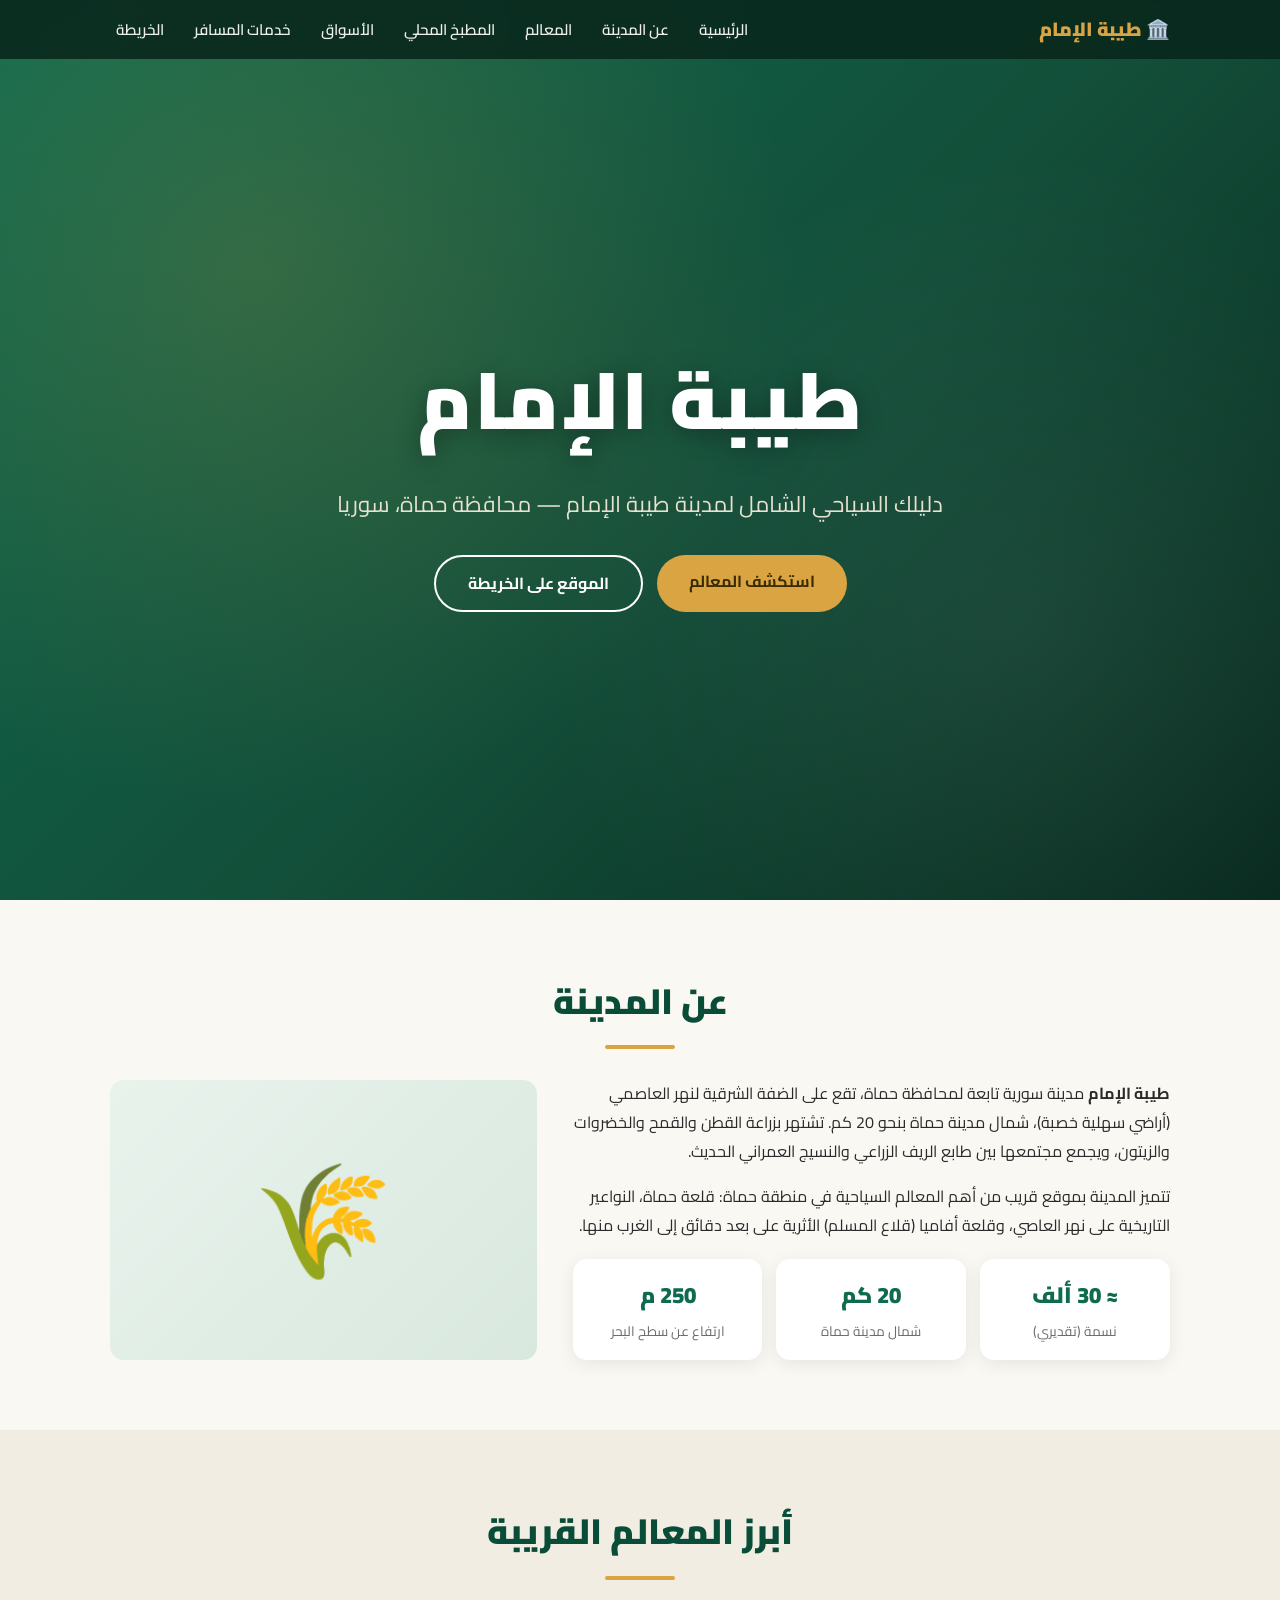
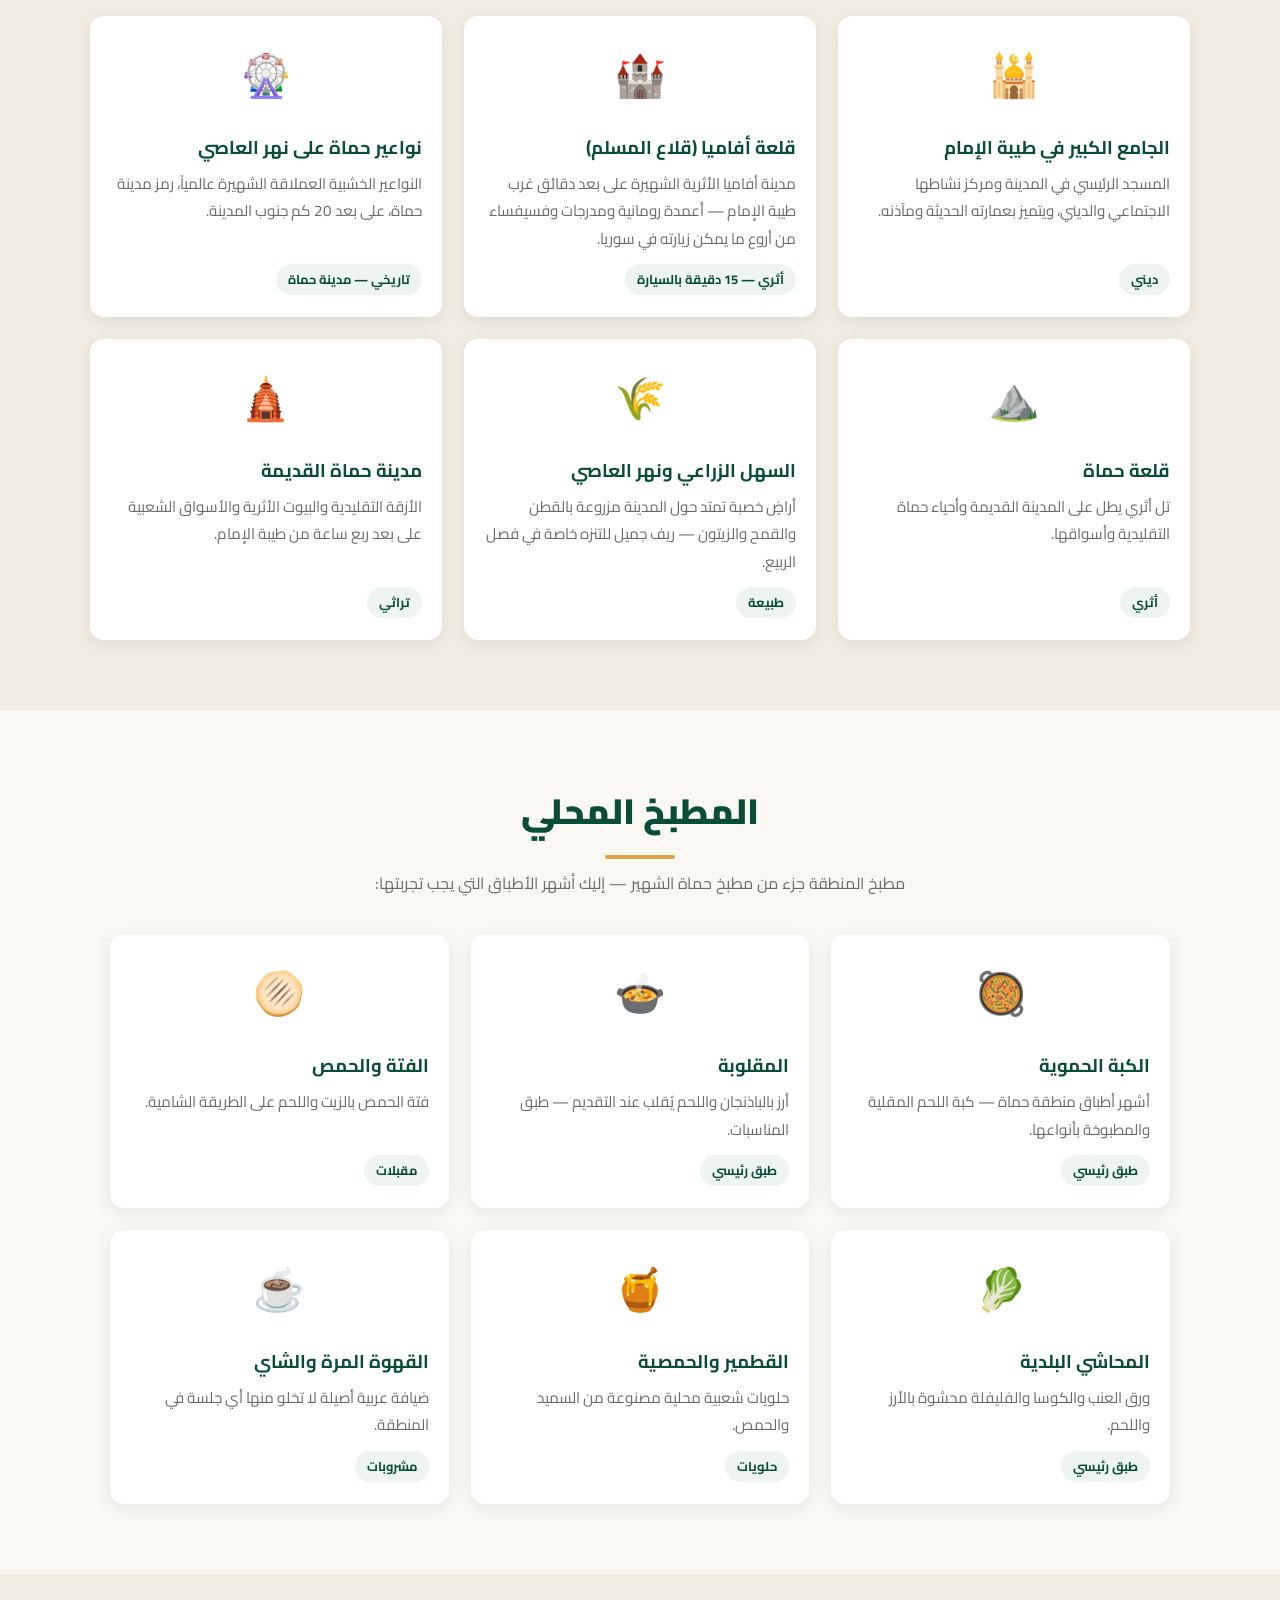
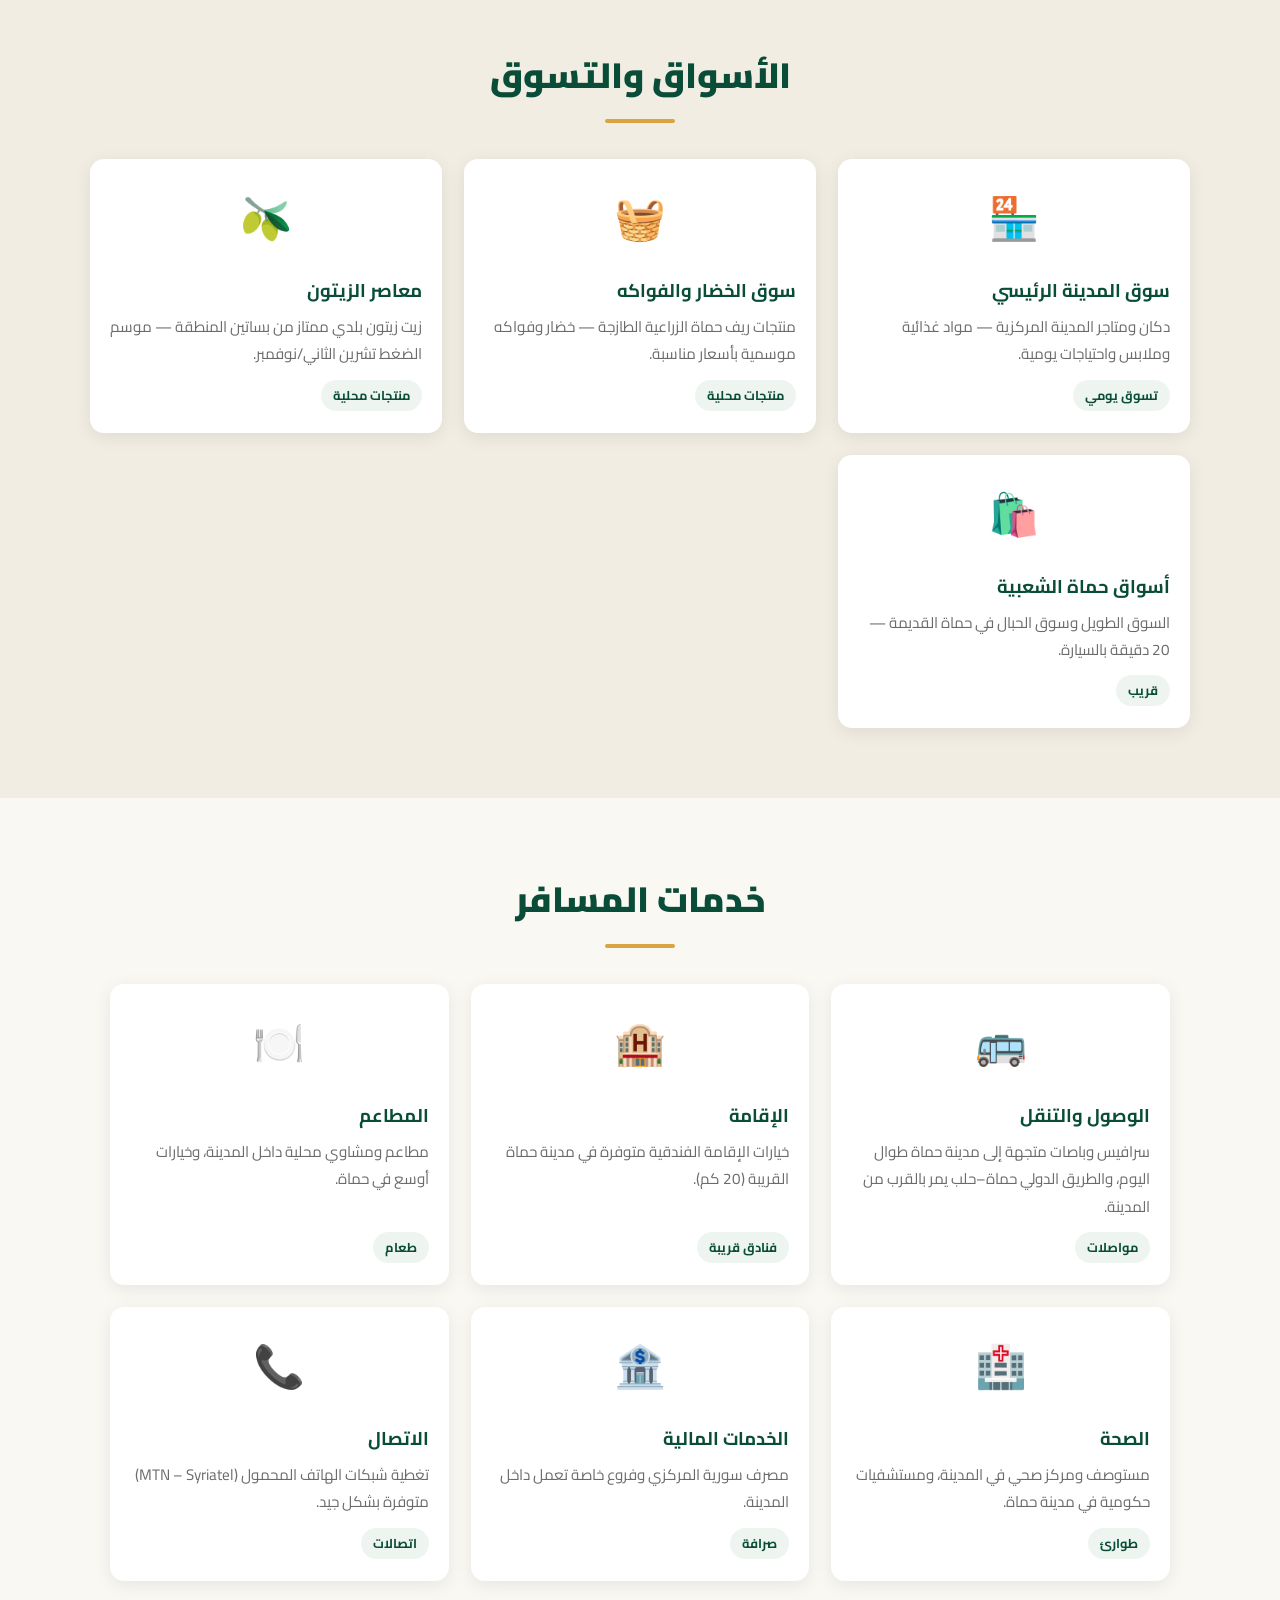
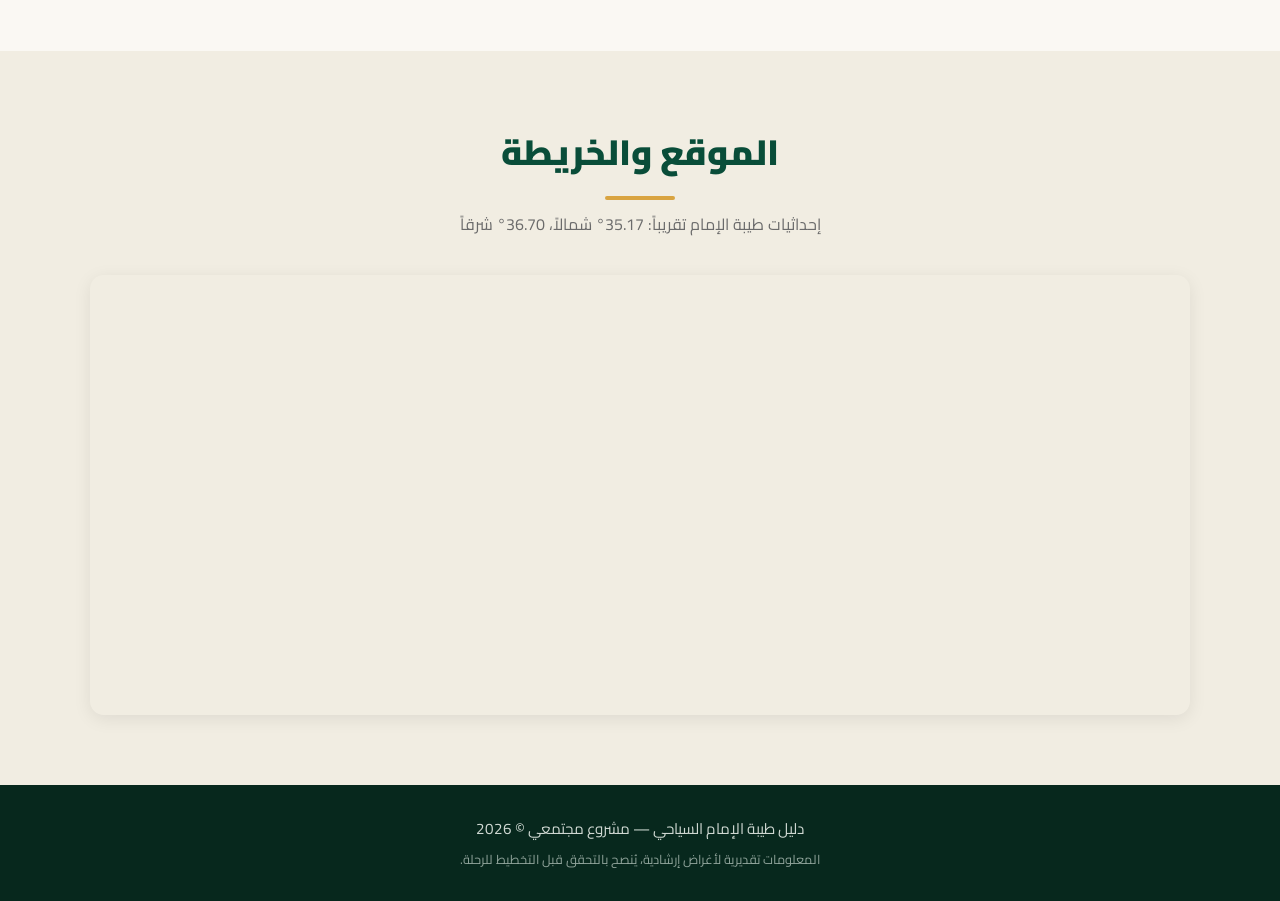
==== index.html @ 8c8374aa "Add Taybat Al-Imam tourist guide website" ====
<!DOCTYPE html>
<html lang="ar" dir="rtl">
<head>
<meta charset="UTF-8">
<meta name="viewport" content="width=device-width, initial-scale=1.0">
<title>دليل طيبة الإمام السياحي | Teebat Al-Imam Tourist Guide</title>
<meta name="description" content="دليلك السياحي الشامل لمدينة طيبة الإمام في محافظة حماة، سوريا: المعالم، الأسواق، المأكولات، الخدمات والخريطة.">
<link rel="preconnect" href="https://fonts.googleapis.com">
<link href="https://fonts.googleapis.com/css2?family=Cairo:wght@300;400;600;700;900&display=swap" rel="stylesheet">
<link rel="stylesheet" href="style.css">
</head>
<body>

<header class="hero" id="home">
  <div class="hero-overlay"></div>
  <div class="hero-content">
    <h1>طيبة الإمام</h1>
    <p class="subtitle">دليلك السياحي الشامل لمدينة طيبة الإمام — محافظة حماة، سوريا</p>
    <div class="hero-buttons">
      <a href="#attractions" class="btn btn-primary">استكشف المعالم</a>
      <a href="#map" class="btn btn-outline">الموقع على الخريطة</a>
    </div>
  </div>
  <nav id="navbar">
    <div class="nav-container">
      <span class="logo">🏛️ طيبة الإمام</span>
      <ul class="nav-links">
        <li><a href="#home">الرئيسية</a></li>
        <li><a href="#about">عن المدينة</a></li>
        <li><a href="#attractions">المعالم</a></li>
        <li><a href="#food">المطبخ المحلي</a></li>
        <li><a href="#markets">الأسواق</a></li>
        <li><a href="#services">خدمات المسافر</a></li>
        <li><a href="#map">الخريطة</a></li>
      </ul>
      <button class="menu-toggle" id="menuToggle" aria-label="القائمة">☰</button>
    </div>
  </nav>
</header>

<section id="about" class="section">
  <h2 class="section-title">عن المدينة</h2>
  <div class="about-grid">
    <div class="about-text">
      <p><strong>طيبة الإمام</strong> مدينة سورية تابعة لمحافظة حماة، تقع على الضفة الشرقية لنهر العاصمي (أراضي سهلية خصبة)، شمال مدينة حماة بنحو 20 كم. تشتهر بزراعة القطن والقمح والخضروات والزيتون، ويجمع مجتمعها بين طابع الريف الزراعي والنسيج العمراني الحديث.</p>
      <p>تتميز المدينة بموقع قريب من أهم المعالم السياحية في منطقة حماة: قلعة حماة، النواعير التاريخية على نهر العاصي، وقلعة أفاميا (قلاع المسلم) الأثرية على بعد دقائق إلى الغرب منها.</p>
      <div class="info-cards">
        <div class="info-card"><span class="info-num">≈ 30 ألف</span><span class="info-label">نسمة (تقديري)</span></div>
        <div class="info-card"><span class="info-num">20 كم</span><span class="info-label">شمال مدينة حماة</span></div>
        <div class="info-card"><span class="info-num">250 م</span><span class="info-label">ارتفاع عن سطح البحر</span></div>
      </div>
    </div>
    <div class="about-image">🌾</div>
  </div>
</section>

<section id="attractions" class="section alt">
  <h2 class="section-title">أبرز المعالم القريبة</h2>
  <div class="cards-grid" id="attractionsGrid">
    <!-- filled by data.js -->
  </div>
</section>

<section id="food" class="section">
  <h2 class="section-title">المطبخ المحلي</h2>
  <p class="section-desc">مطبخ المنطقة جزء من مطبخ حماة الشهير — إليك أشهر الأطباق التي يجب تجربتها:</p>
  <div class="cards-grid" id="foodGrid"></div>
</section>

<section id="markets" class="section alt">
  <h2 class="section-title">الأسواق والتسوق</h2>
  <div class="cards-grid" id="marketsGrid"></div>
</section>

<section id="services" class="section">
  <h2 class="section-title">خدمات المسافر</h2>
  <div class="cards-grid" id="servicesGrid"></div>
</section>

<section id="map" class="section alt">
  <h2 class="section-title">الموقع والخريطة</h2>
  <p class="section-desc">إحداثيات طيبة الإمام تقريباً: 35.17° شمالاً، 36.70° شرقاً</p>
  <div class="map-wrap">
    <iframe
      src="https://www.openstreetmap.org/export/embed.html?bbox=36.63%2C35.12%2C36.78%2C35.23&layer=mapnik&marker=35.175%2C36.705"
      style="border:0" loading="lazy" title="خريطة طيبة الإمام"></iframe>
  </div>
</section>

<footer>
  <p>دليل طيبة الإمام السياحي — مشروع مجتمعي © 2026</p>
  <p class="footer-note">المعلومات تقديرية لأغراض إرشادية، يُنصح بالتحقق قبل التخطيط للرحلة.</p>
</footer>

<script src="data.js"></script>
<script src="app.js"></script>
</body>
</html>
---- style.css ----
:root {
  --primary: #0e6b4f;
  --primary-dark: #094d39;
  --gold: #d9a441;
  --bg: #faf8f3;
  --card: #ffffff;
  --text: #2b2b2b;
  --muted: #6b6b6b;
  --radius: 14px;
  --shadow: 0 4px 18px rgba(0,0,0,.08);
}

* { margin: 0; padding: 0; box-sizing: border-box; }

body {
  font-family: 'Cairo', 'Segoe UI', Tahoma, sans-serif;
  background: var(--bg);
  color: var(--text);
  line-height: 1.8;
}

/* ---------- Hero & Navbar ---------- */
.hero {
  position: relative;
  min-height: 100vh;
  display: flex;
  align-items: center;
  justify-content: center;
  text-align: center;
  background: linear-gradient(135deg, #0e6b4f 0%, #134e39 55%, #07281d 100%);
  overflow: hidden;
}
.hero-overlay {
  position: absolute; inset: 0;
  background:
    radial-gradient(circle at 20% 30%, rgba(217,164,65,.18), transparent 45%),
    radial-gradient(circle at 80% 70%, rgba(255,255,255,.06), transparent 40%);
}
.hero-content { position: relative; z-index: 2; padding: 100px 20px 60px; }
.hero h1 {
  color: #fff;
  font-size: clamp(2.6rem, 8vw, 5rem);
  font-weight: 900;
  letter-spacing: 2px;
  text-shadow: 0 4px 24px rgba(0,0,0,.35);
}
.hero .subtitle {
  color: #e8e2d0;
  font-size: clamp(1rem, 3vw, 1.4rem);
  margin: 12px auto 30px;
  max-width: 640px;
}
.hero-buttons { display: flex; gap: 14px; justify-content: center; flex-wrap: wrap; }
.btn {
  display: inline-block;
  padding: 12px 32px;
  border-radius: 50px;
  font-weight: 700;
  text-decoration: none;
  transition: transform .2s, box-shadow .2s;
}
.btn-primary { background: var(--gold); color: #3a2c00; }
.btn-primary:hover { transform: translateY(-3px); box-shadow: 0 8px 20px rgba(217,164,65,.4); }
.btn-outline { border: 2px solid #fff; color: #fff; }
.btn-outline:hover { background: #fff; color: var(--primary-dark); }

#navbar {
  position: fixed;
  top: 0; right: 0; left: 0;
  z-index: 100;
  background: rgba(9,40,29,.9);
  backdrop-filter: blur(8px);
  transition: background .3s;
}
.nav-container {
  max-width: 1100px;
  margin: auto;
  display: flex;
  align-items: center;
  justify-content: space-between;
  padding: 12px 20px;
}
.logo { color: var(--gold); font-weight: 900; font-size: 1.2rem; }
.nav-links { list-style: none; display: flex; gap: 18px; }
.nav-links a {
  color: #eee; text-decoration: none; font-size: .95rem; font-weight: 600;
  padding: 4px 6px; border-radius: 6px; transition: color .2s;
}
.nav-links a:hover { color: var(--gold); }
.menu-toggle {
  display: none;
  background: none; border: none; color: #fff; font-size: 1.6rem; cursor: pointer;
}
@media (max-width: 800px) {
  .menu-toggle { display: block; }
  .nav-links {
    display: none;
    flex-direction: column;
    position: absolute; top: 100%; right: 0; left: 0;
    background: rgba(9,40,29,.97);
    padding: 16px 24px; gap: 12px;
  }
  .nav-links.open { display: flex; }
}

/* ---------- Sections ---------- */
.section { padding: 70px 20px; max-width: 1100px; margin: auto; }
.section.alt { max-width: none; background: #f1ede2; }
.section.alt > * { max-width: 1100px; margin-left: auto; margin-right: auto; }
.section-title {
  text-align: center;
  font-size: clamp(1.6rem, 4vw, 2.2rem);
  color: var(--primary-dark);
  font-weight: 900;
  margin-bottom: 10px;
  position: relative;
}
.section-title::after {
  content: "";
  display: block;
  width: 70px; height: 4px;
  background: var(--gold);
  margin: 12px auto 0;
  border-radius: 2px;
}
.section-desc { text-align: center; color: var(--muted); margin-bottom: 36px; }

/* ---------- About ---------- */
.about-grid {
  display: grid;
  grid-template-columns: 1.4fr 1fr;
  gap: 36px;
  align-items: center;
  margin-top: 30px;
}
.about-text p { margin-bottom: 16px; }
.info-cards { display: flex; gap: 14px; flex-wrap: wrap; margin-top: 20px; }
.info-card {
  background: var(--card);
  border-radius: var(--radius);
  box-shadow: var(--shadow);
  padding: 16px 22px;
  text-align: center;
  flex: 1;
  min-width: 120px;
}
.info-num { display: block; font-size: 1.4rem; font-weight: 900; color: var(--primary); }
.info-label { color: var(--muted); font-size: .85rem; }
.about-image {
  font-size: 7rem;
  display: flex; align-items: center; justify-content: center;
  background: linear-gradient(135deg, #e8f3ec, #d9e8df);
  border-radius: var(--radius);
  min-height: 280px;
}
@media (max-width: 800px) { .about-grid { grid-template-columns: 1fr; } }

/* ---------- Cards ---------- */
.cards-grid {
  display: grid;
  grid-template-columns: repeat(auto-fill, minmax(270px, 1fr));
  gap: 22px;
  margin-top: 36px;
}
.card {
  background: var(--card);
  border-radius: var(--radius);
  box-shadow: var(--shadow);
  overflow: hidden;
  transition: transform .25s, box-shadow .25s;
  display: flex;
  flex-direction: column;
}
.card:hover { transform: translateY(-6px); box-shadow: 0 10px 30px rgba(0,0,0,.14); }
.card-icon {
  font-size: 2.6rem;
  padding: 22px 10px 6px;
  text-align: center;
}
.card-body { padding: 12px 20px 22px; flex: 1; display: flex; flex-direction: column; }
.card-body h3 { color: var(--primary-dark); font-size: 1.15rem; margin-bottom: 6px; }
.card-body p { color: var(--muted); font-size: .95rem; flex: 1; }
.tag {
  align-self: flex-start;
  margin-top: 12px;
  background: #eef5f0;
  color: var(--primary-dark);
  font-size: .8rem;
  font-weight: 700;
  padding: 4px 12px;
  border-radius: 20px;
}

/* ---------- Map ---------- */
.map-wrap {
  margin-top: 30px;
  border-radius: var(--radius);
  overflow: hidden;
  box-shadow: var(--shadow);
}
.map-wrap iframe { width: 100%; height: 440px; display: block; }

/* ---------- Footer ---------- */
footer {
  background: #07281d;
  color: #cfd8d2;
  text-align: center;
  padding: 30px 20px;
  font-size: .95rem;
}
.footer-note { color: #8fa39a; font-size: .8rem; margin-top: 6px; }
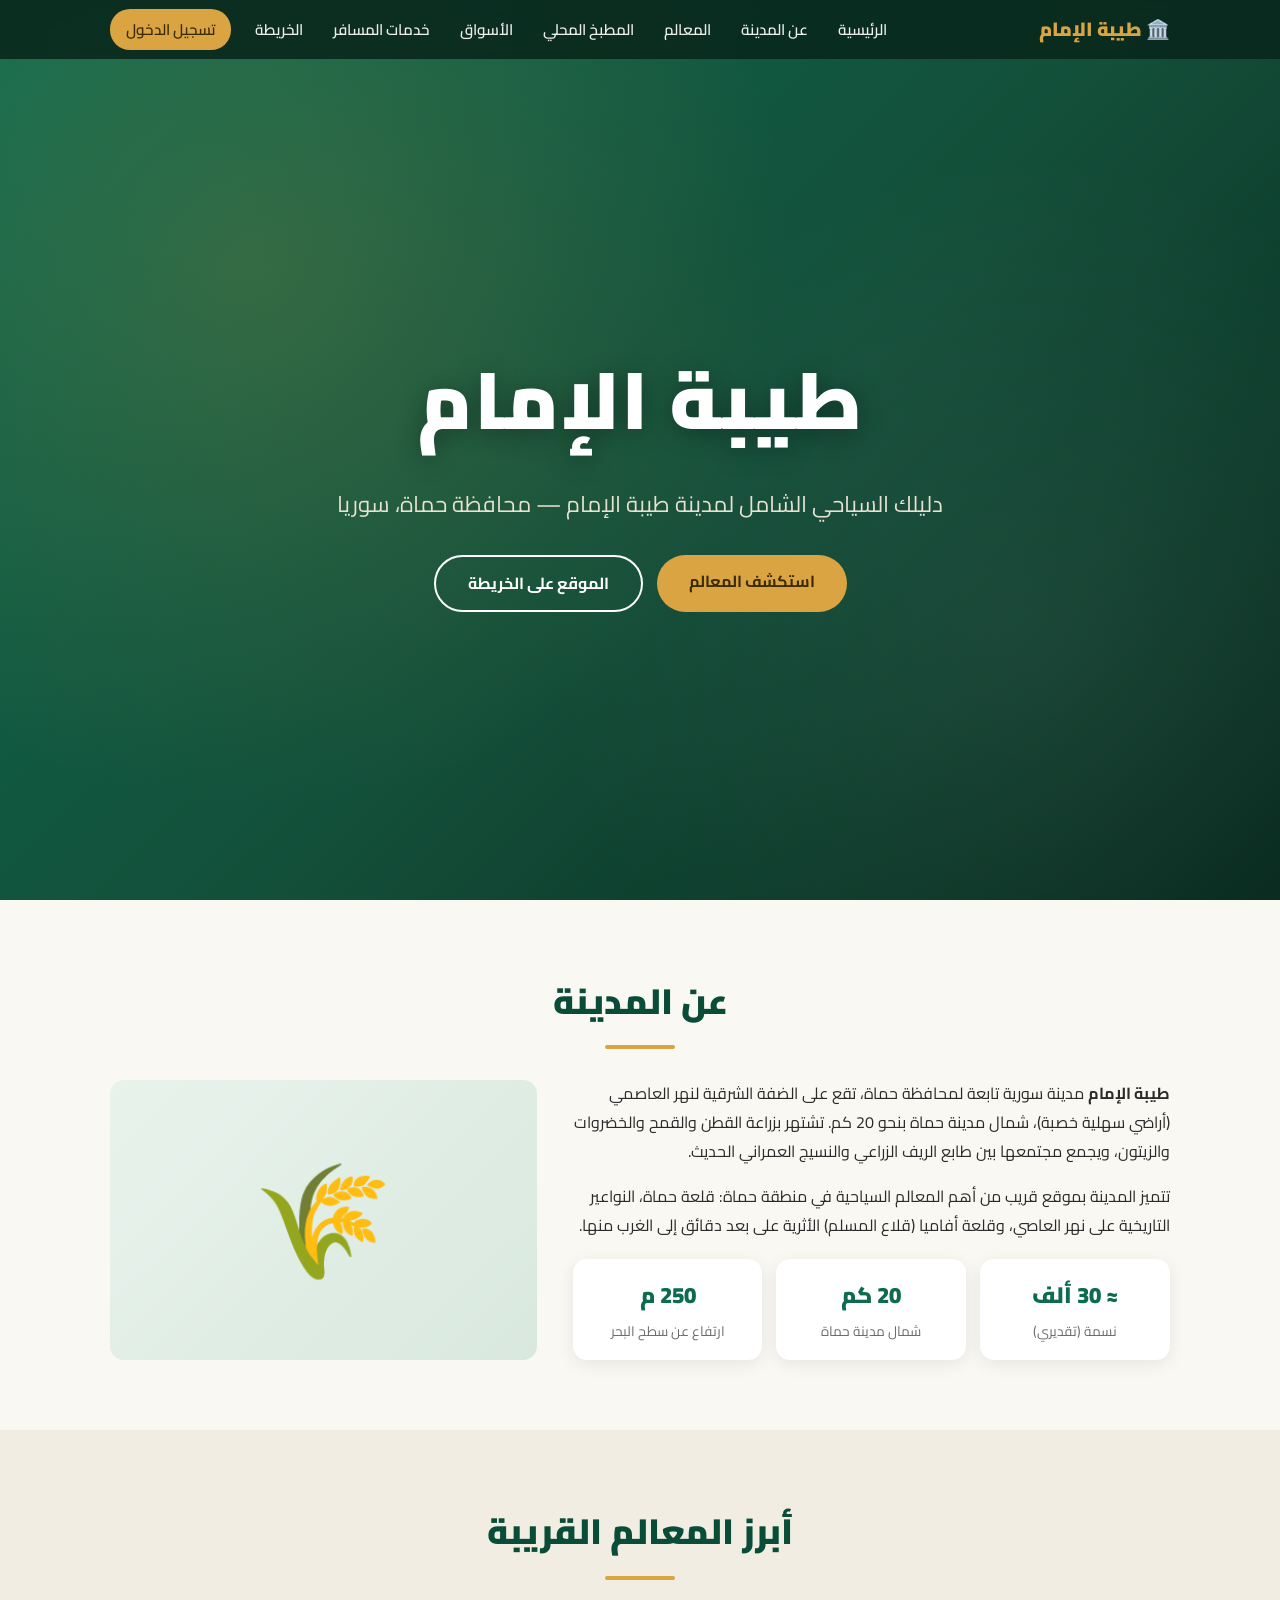
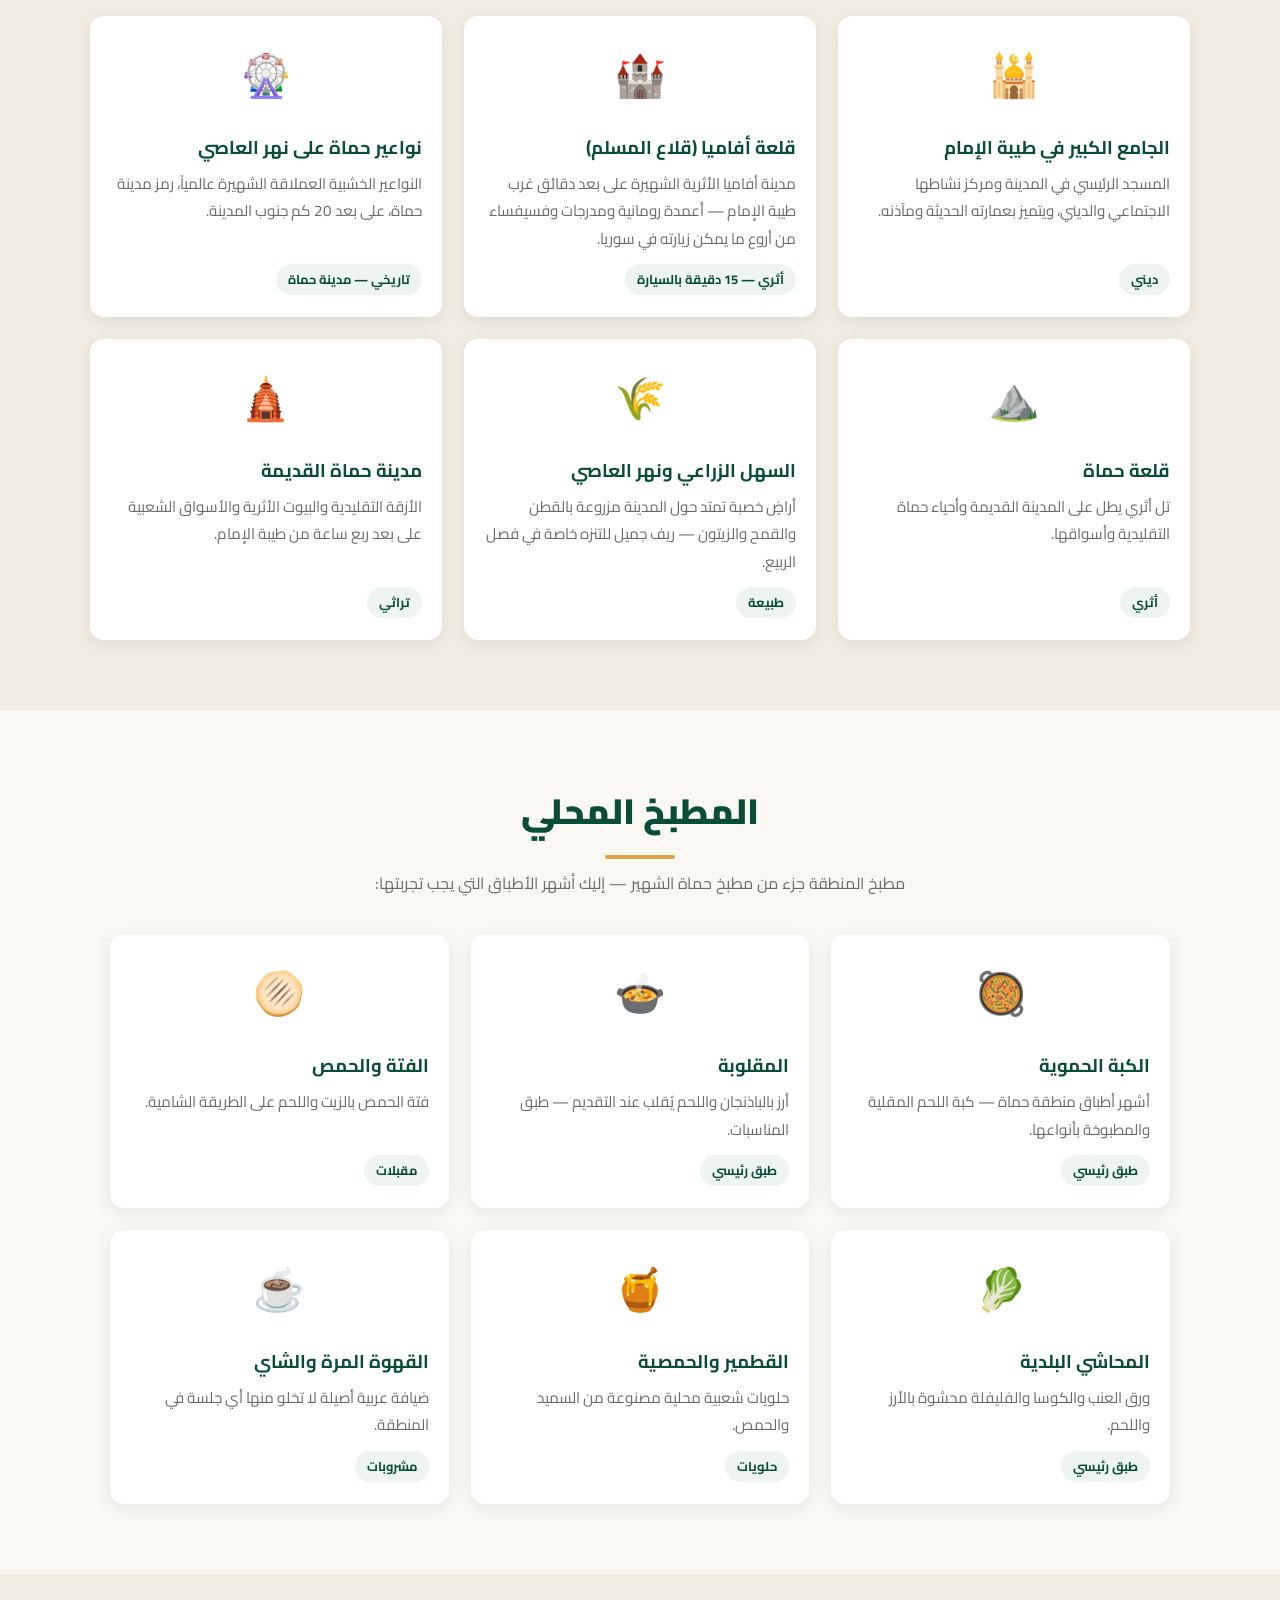
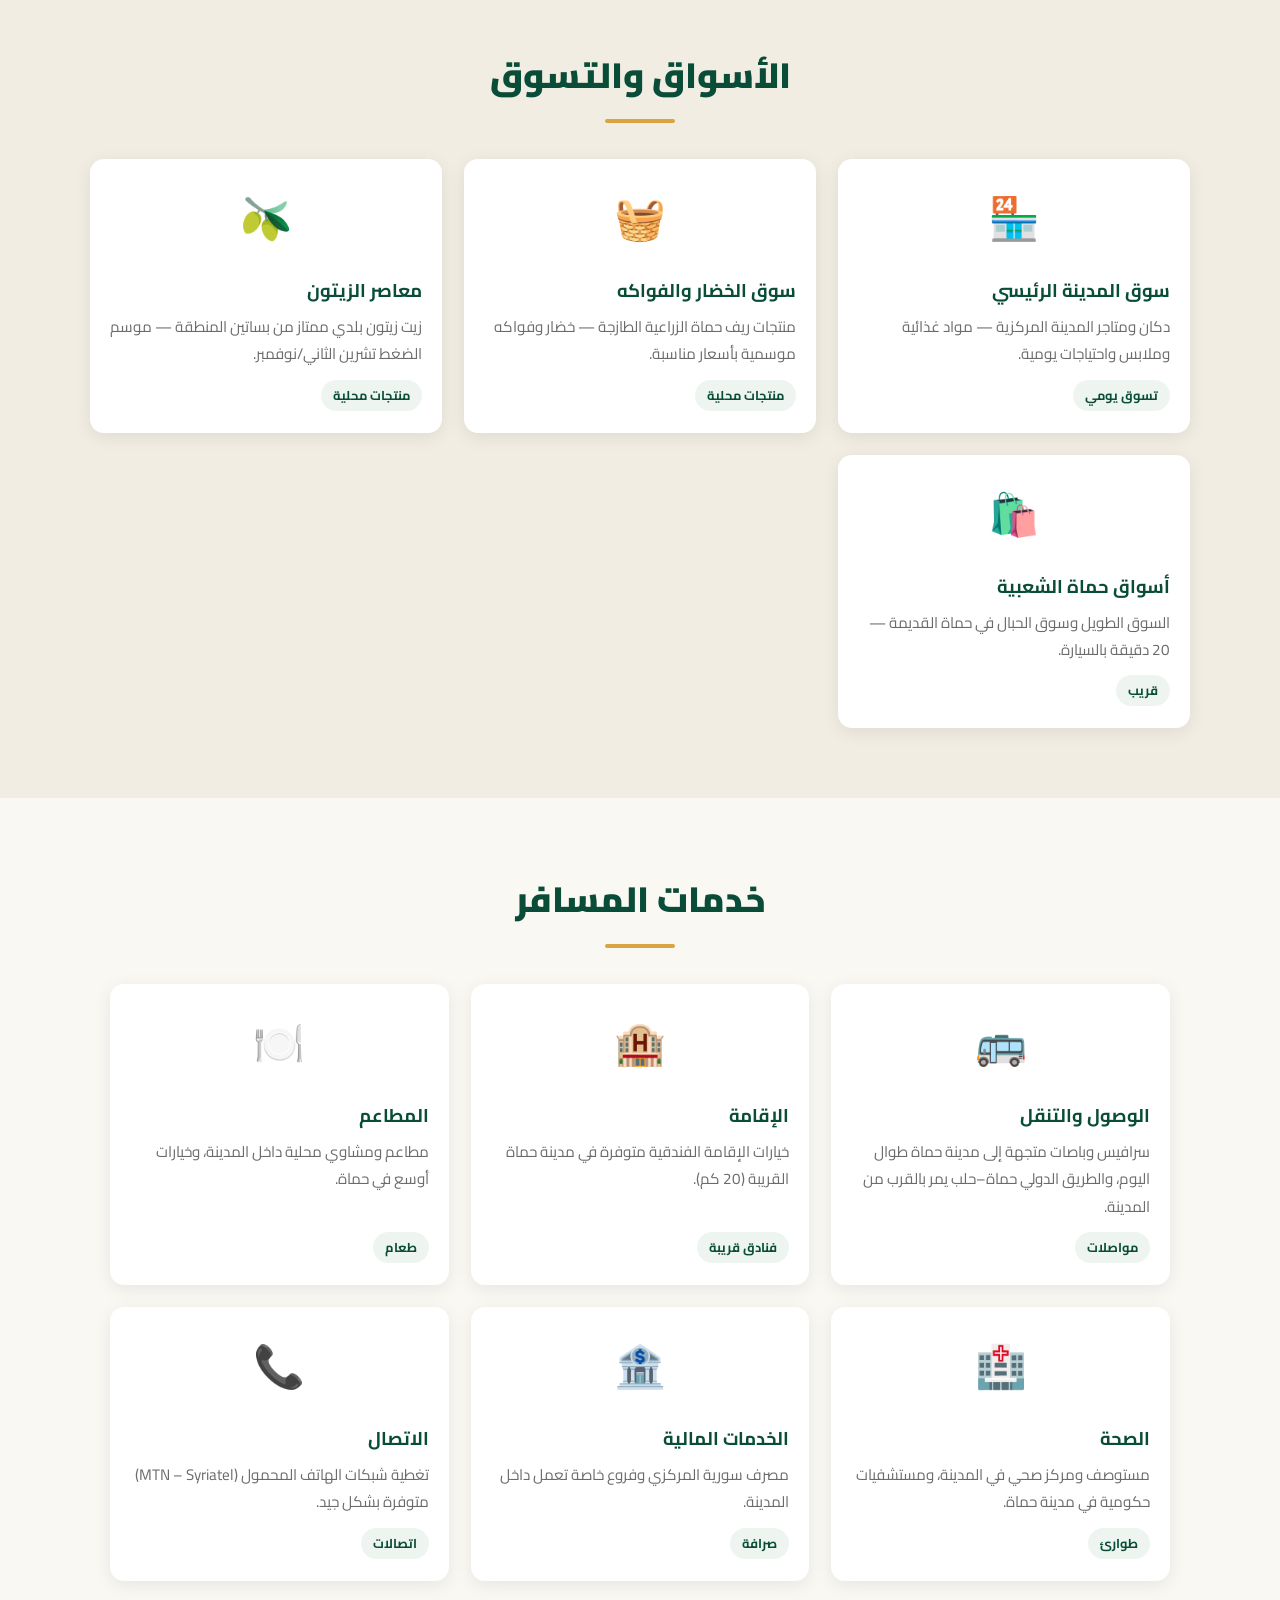
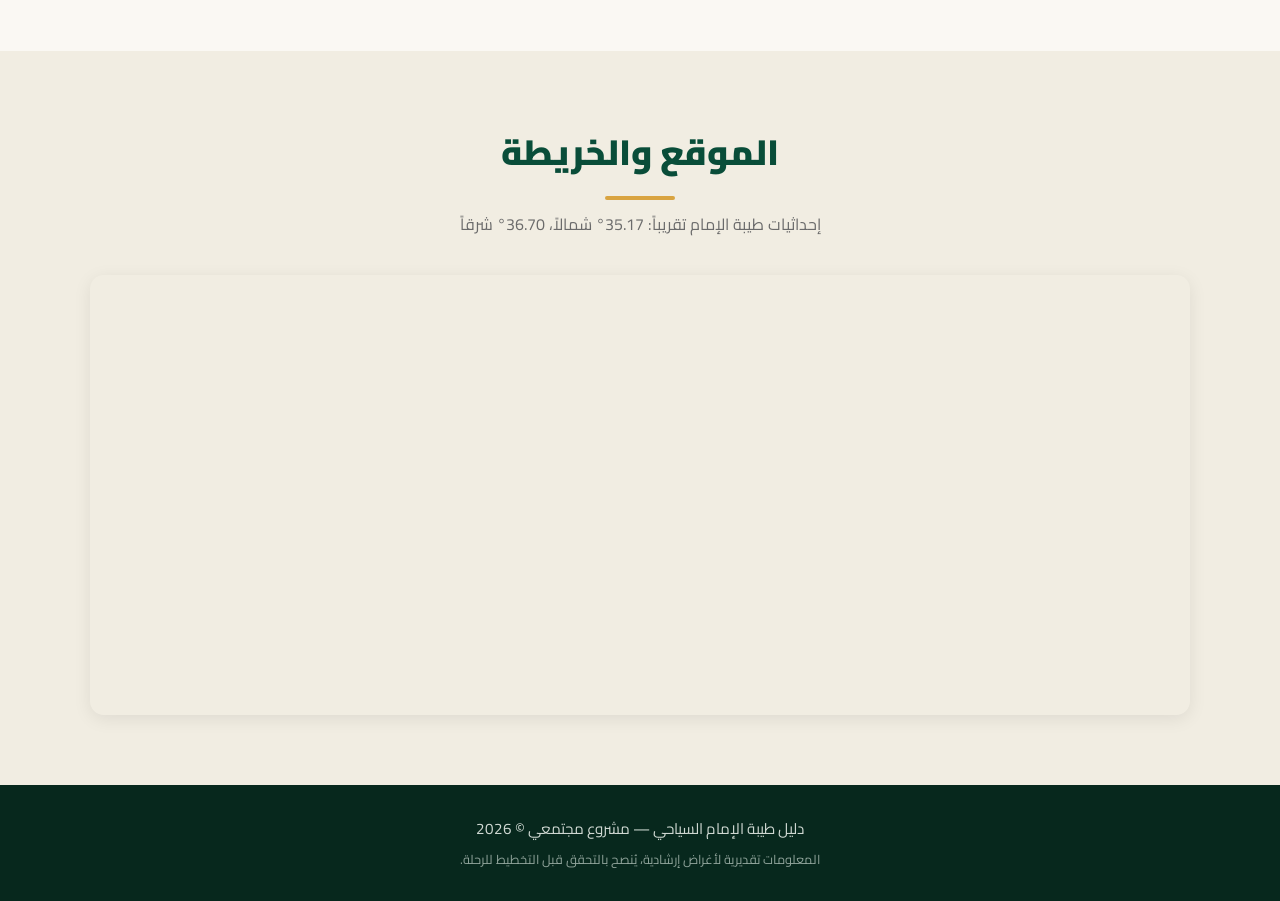
==== commit 7d378b72: "Add Supabase login/signup page" ====
--- a/index.html
+++ b/index.html
@@ -32,6 +32,7 @@
         <li><a href="#markets">الأسواق</a></li>
         <li><a href="#services">خدمات المسافر</a></li>
         <li><a href="#map">الخريطة</a></li>
+        <li><a href="login.html" class="login-link">تسجيل الدخول</a></li>
       </ul>
       <button class="menu-toggle" id="menuToggle" aria-label="القائمة">☰</button>
     </div>
--- a/style.css
+++ b/style.css
@@ -87,6 +87,13 @@
   padding: 4px 6px; border-radius: 6px; transition: color .2s;
 }
 .nav-links a:hover { color: var(--gold); }
+.nav-links .login-link {
+  background: var(--gold);
+  color: #3a2c00;
+  border-radius: 20px;
+  padding: 6px 16px;
+}
+.nav-links .login-link:hover { background: #e6b455; color: #3a2c00; }
 .menu-toggle {
   display: none;
   background: none; border: none; color: #fff; font-size: 1.6rem; cursor: pointer;
